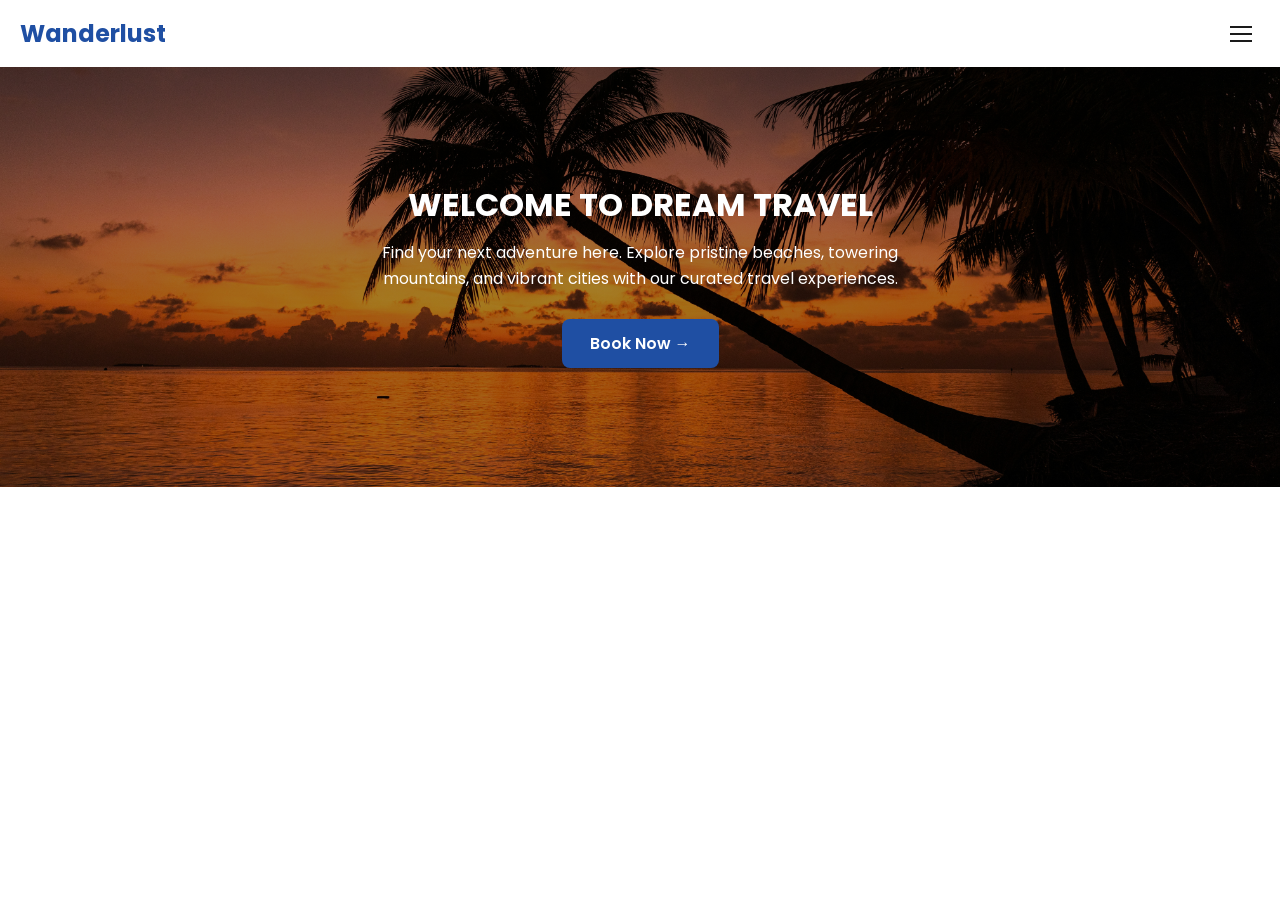
==== wonderlust/index.html @ f3abd230 "feat: add hero section with background image and button" ====
<!DOCTYPE html>
<html lang="en">
<head>
  <meta charset="UTF-8">
  <meta name="viewport" content="width=device-width, initial-scale=1.0">
  <title>Wanderlust</title>
  <link rel="preconnect" href="https://fonts.googleapis.com">
  <link href="https://fonts.googleapis.com/css2?family=Poppins:wght@400;500;600;700&display=swap" rel="stylesheet">
  <link rel="stylesheet" href="css/style.css">
</head>
<body>
  <header class="header">
  <a href="#" class="header__logo">Wanderlust</a>

  <button class="header__menu-btn" aria-label="Open menu" aria-expanded="false">
    <span></span>
    <span></span>
    <span></span>
  </button>
</header>
<main>
  <section class="hero">
    <h1 class="hero__title">Welcome to Dream Travel</h1>
    <p class="hero__text">
      Find your next adventure here. Explore pristine beaches, towering
      mountains, and vibrant cities with our curated travel experiences.
    </p>
    <a href="#destinations" class="btn btn--primary">
      Book Now <span aria-hidden="true">→</span>
    </a>
  </section>
</main>
</body>
</html>
---- wonderlust/css/style.css ----
/* ===== Design tokens (change values here, they update everywhere) ===== */
:root {
  --color-primary: #1f4fa3;   /* blue: logo, headings */
  --color-accent: #e0b84c;    /* gold: buttons, price tags */
  --color-text: #1a1a1a;
  --color-muted: #6b7280;
  --color-bg: #ffffff;

  --font-main: "Poppins", sans-serif;

  --radius-card: 12px;
  --radius-button: 8px;
  --shadow-card: 0 4px 16px rgba(0, 0, 0, 0.1);
}

/* ===== Reset ===== */
* {
  margin: 0;
  padding: 0;
  box-sizing: border-box;
}

body {
  font-family: var(--font-main);
  color: var(--color-text);
  background: var(--color-bg);
}
/* ===== Header ===== */
.header {
  display: flex;
  justify-content: space-between;
  align-items: center;
  padding: 16px 20px;
  background: var(--color-bg);
}

.header__logo {
  font-size: 24px;
  font-weight: 700;
  color: var(--color-primary);
  text-decoration: none;
}

.header__menu-btn {
  display: flex;
  flex-direction: column;
  gap: 5px;
  background: none;
  border: none;
  cursor: pointer;
  padding: 8px;
}

.header__menu-btn span {
  width: 22px;
  height: 2px;
  background: var(--color-text);
}
/* ===== Buttons ===== */
.btn {
  display: inline-block;
  padding: 12px 28px;
  border-radius: var(--radius-button);
  font-weight: 600;
  font-size: 16px;
  text-decoration: none;
  cursor: pointer;
}

.btn--primary {
  background: var(--color-primary);
  color: #ffffff;
}

/* ===== Hero ===== */
.hero {
  min-height: 420px;
  padding: 60px 24px;
  display: flex;
  flex-direction: column;
  align-items: center;
  justify-content: center;
  text-align: center;
  color: #ffffff;
  background:
    linear-gradient(rgba(0, 0, 0, 0.35), rgba(0, 0, 0, 0.35)),
    url("../images/hero.jpg") center / cover no-repeat;
}

.hero__title {
  font-size: 32px;
  font-weight: 700;
  text-transform: uppercase;
  line-height: 1.2;
  margin-bottom: 16px;
}

.hero__text {
  max-width: 560px;
  font-size: 16px;
  line-height: 1.6;
  margin-bottom: 28px;
}
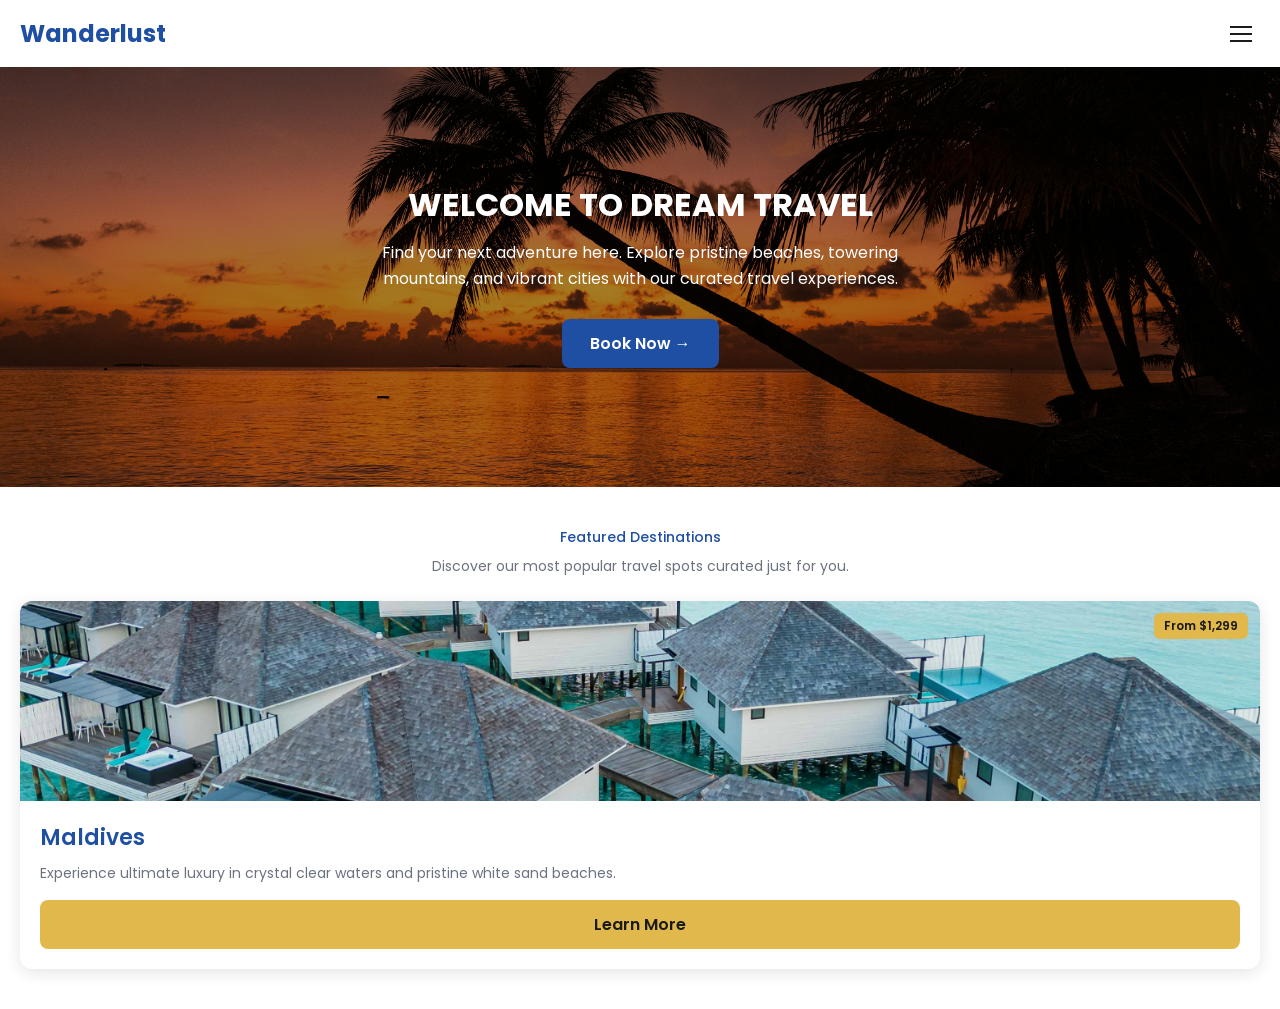
==== commit 1b1967e7: "feat: add destinations section and first card" ====
--- a/wonderlust/index.html
+++ b/wonderlust/index.html
@@ -29,6 +29,33 @@
       Book Now <span aria-hidden="true">→</span>
     </a>
   </section>
+  <section class="destinations" id="destinations">
+  <h2 class="section-title">Featured Destinations</h2>
+  <p class="section-subtitle">
+    Discover our most popular travel spots curated just for you.
+  </p>
+
+  <div class="destinations__list">
+    <article class="card">
+      <div class="card__image-wrap">
+        <img
+          class="card__image"
+          src="images/maldives.jpg"
+          alt="Overwater villas above turquoise water in the Maldives"
+        >
+        <span class="card__price">From $1,299</span>
+      </div>
+      <div class="card__body">
+        <h3 class="card__title">Maldives</h3>
+        <p class="card__text">
+          Experience ultimate luxury in crystal clear waters and pristine
+          white sand beaches.
+        </p>
+        <a href="#" class="btn btn--accent">Learn More</a>
+      </div>
+    </article>
+  </div>
+</section>
 </main>
 </body>
 </html>
--- a/wonderlust/css/style.css
+++ b/wonderlust/css/style.css
@@ -100,4 +100,85 @@
   font-size: 16px;
   line-height: 1.6;
   margin-bottom: 28px;
+}
+/* ===== Section headings ===== */
+.section-title {
+  font-size: 14px;
+  font-weight: 500;
+  color: var(--color-primary);
+  text-align: center;
+}
+
+.section-subtitle {
+  font-size: 14px;
+  color: var(--color-muted);
+  text-align: center;
+  margin: 8px 0 24px;
+}
+
+/* ===== Destinations ===== */
+.destinations {
+  padding: 40px 20px;
+}
+
+.destinations__list {
+  display: flex;
+  flex-direction: column;
+  gap: 24px;
+}
+
+/* ===== Card ===== */
+.card {
+  background: var(--color-bg);
+  border-radius: var(--radius-card);
+  box-shadow: var(--shadow-card);
+  overflow: hidden;
+}
+
+.card__image-wrap {
+  position: relative;
+}
+
+.card__image {
+  display: block;
+  width: 100%;
+  height: 200px;
+  object-fit: cover;
+}
+
+.card__price {
+  position: absolute;
+  top: 12px;
+  right: 12px;
+  background: var(--color-accent);
+  color: var(--color-text);
+  font-size: 12px;
+  font-weight: 600;
+  padding: 4px 10px;
+  border-radius: 6px;
+}
+
+.card__body {
+  padding: 20px;
+}
+
+.card__title {
+  font-size: 22px;
+  font-weight: 600;
+  color: var(--color-primary);
+  margin-bottom: 8px;
+}
+
+.card__text {
+  font-size: 14px;
+  line-height: 1.6;
+  color: var(--color-muted);
+  margin-bottom: 16px;
+}
+
+.btn--accent {
+  display: block;
+  text-align: center;
+  background: var(--color-accent);
+  color: var(--color-text);
 }
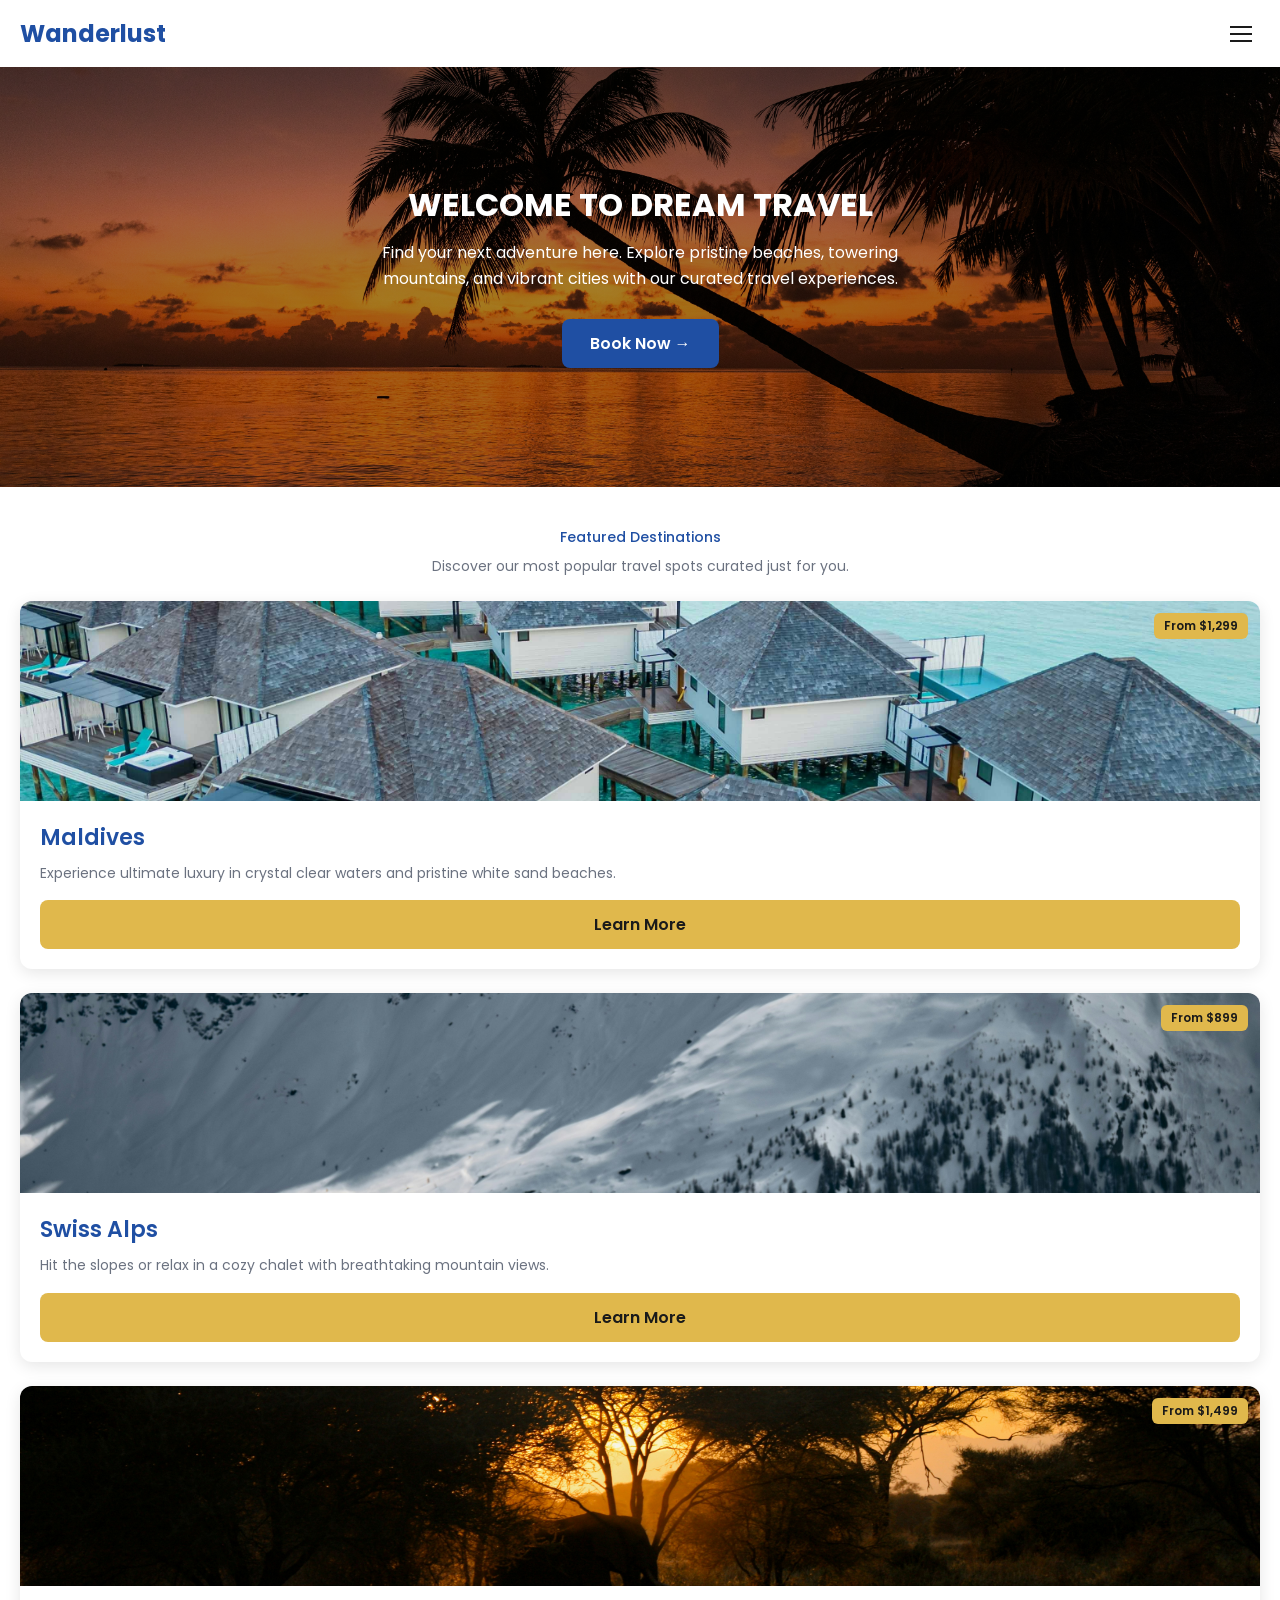
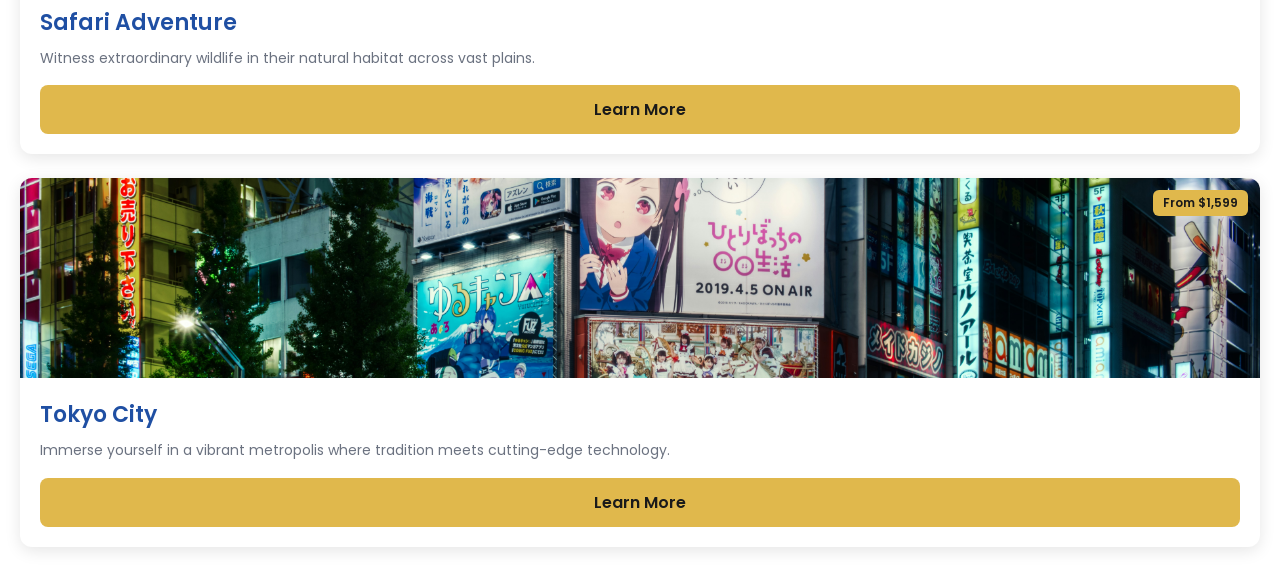
==== commit 082654f0: "feat: add swiss alps, safari and tokyo destination cards" ====
--- a/wonderlust/index.html
+++ b/wonderlust/index.html
@@ -54,6 +54,62 @@
         <a href="#" class="btn btn--accent">Learn More</a>
       </div>
     </article>
+        <article class="card">
+      <div class="card__image-wrap">
+        <img
+          class="card__image"
+          src="images/swiss-alps.jpg"
+          alt="Snow-covered mountain peaks and a wooden chalet in the Swiss Alps"
+        >
+        <span class="card__price">From $899</span>
+      </div>
+      <div class="card__body">
+        <h3 class="card__title">Swiss Alps</h3>
+        <p class="card__text">
+          Hit the slopes or relax in a cozy chalet with breathtaking
+          mountain views.
+        </p>
+        <a href="#" class="btn btn--accent">Learn More</a>
+      </div>
+    </article>
+
+    <article class="card">
+      <div class="card__image-wrap">
+        <img
+          class="card__image"
+          src="images/safari.jpg"
+          alt="Elephants walking across the savanna at sunset"
+        >
+        <span class="card__price">From $1,499</span>
+      </div>
+      <div class="card__body">
+        <h3 class="card__title">Safari Adventure</h3>
+        <p class="card__text">
+          Witness extraordinary wildlife in their natural habitat across
+          vast plains.
+        </p>
+        <a href="#" class="btn btn--accent">Learn More</a>
+      </div>
+    </article>
+
+    <article class="card">
+      <div class="card__image-wrap">
+        <img
+          class="card__image"
+          src="images/tokyo.jpg"
+          alt="A busy Tokyo street lit up with neon signs at night"
+        >
+        <span class="card__price">From $1,599</span>
+      </div>
+      <div class="card__body">
+        <h3 class="card__title">Tokyo City</h3>
+        <p class="card__text">
+          Immerse yourself in a vibrant metropolis where tradition meets
+          cutting-edge technology.
+        </p>
+        <a href="#" class="btn btn--accent">Learn More</a>
+      </div>
+    </article>
   </div>
 </section>
 </main>
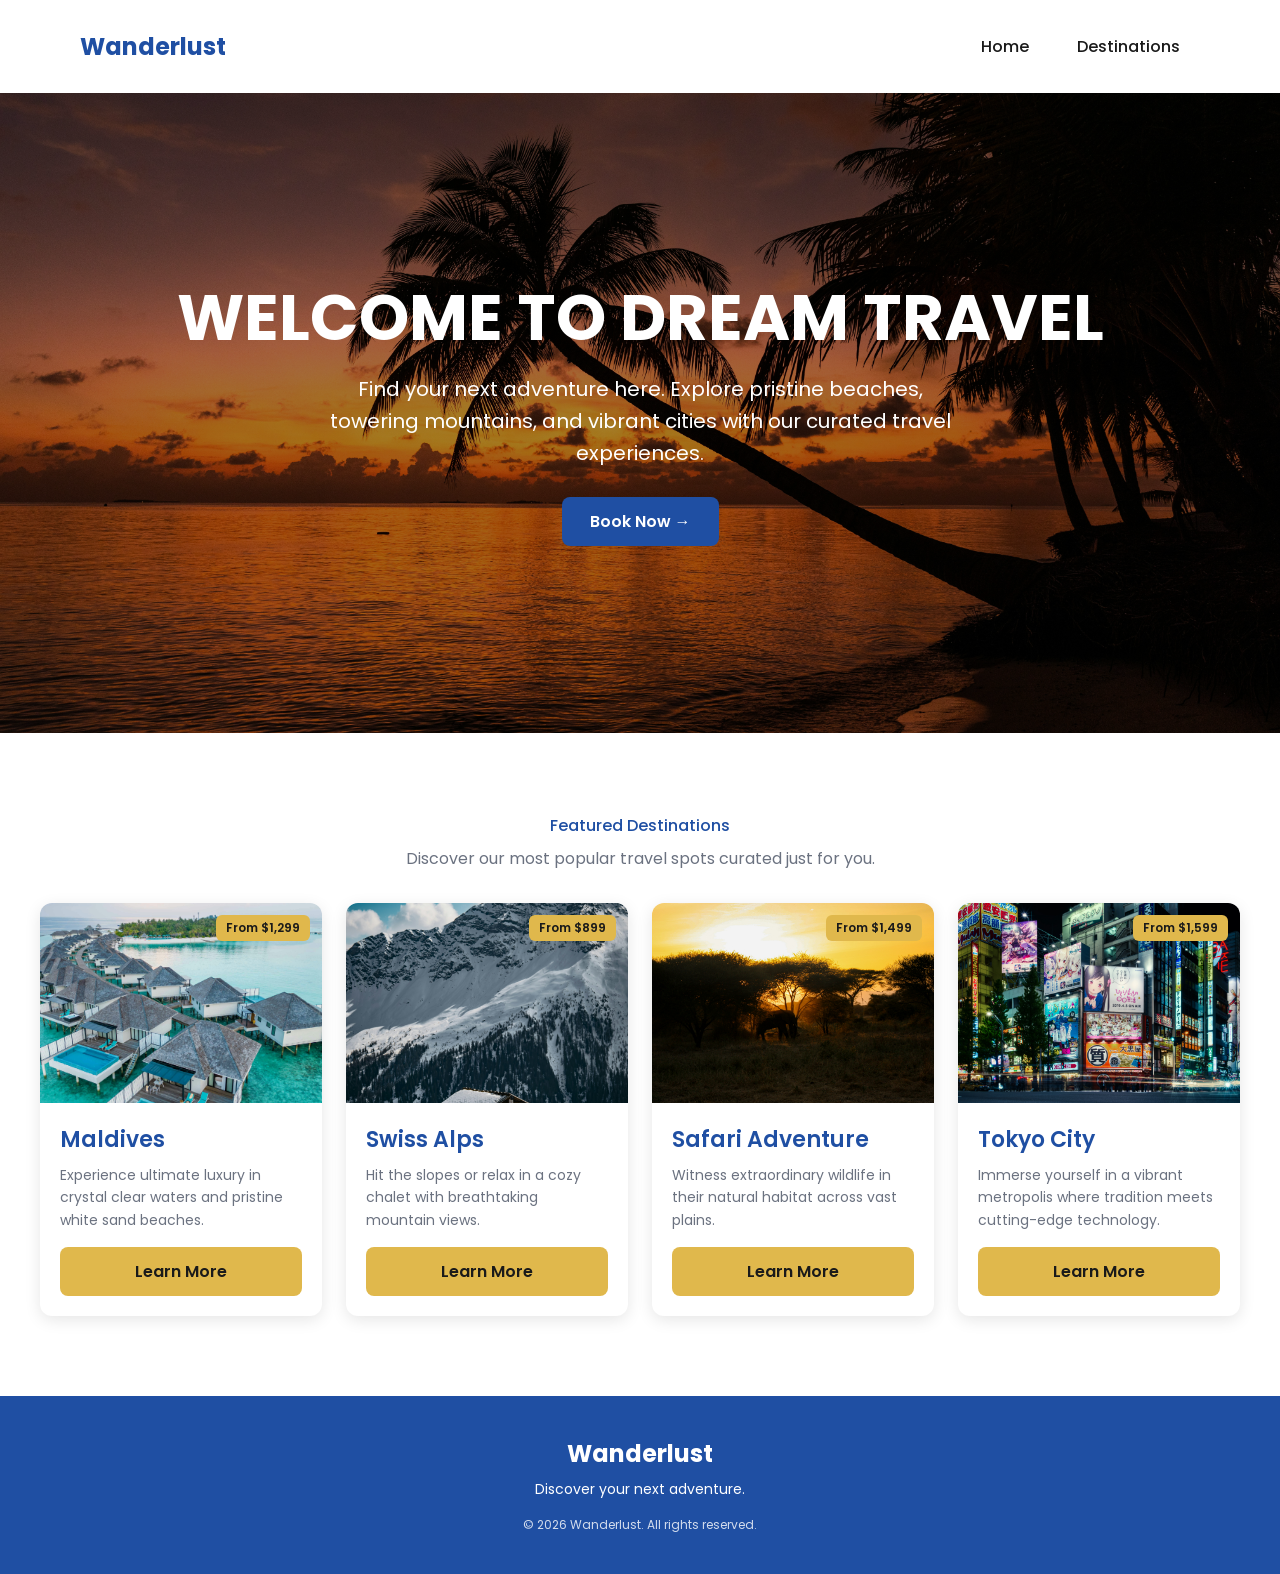
==== commit 638692ef: "docs: add live demo links to README" ====
--- a/wonderlust/index.html
+++ b/wonderlust/index.html
@@ -9,16 +9,24 @@
   <link rel="stylesheet" href="css/style.css">
 </head>
 <body>
+    <a href="#main-content" class="skip-link">Skip to main content</a>
   <header class="header">
   <a href="#" class="header__logo">Wanderlust</a>
 
-  <button class="header__menu-btn" aria-label="Open menu" aria-expanded="false">
+  <nav class="nav" id="main-nav" aria-label="Main navigation">
+    <ul class="nav__list">
+      <li><a href="#" class="nav__link">Home</a></li>
+      <li><a href="#destinations" class="nav__link">Destinations</a></li>
+    </ul>
+  </nav>
+
+  <button class="header__menu-btn" aria-label="Open menu" aria-expanded="false" aria-controls="main-nav">
     <span></span>
     <span></span>
     <span></span>
   </button>
 </header>
-<main>
+<main id="main-content">
   <section class="hero">
     <h1 class="hero__title">Welcome to Dream Travel</h1>
     <p class="hero__text">
@@ -113,5 +121,12 @@
   </div>
 </section>
 </main>
+<footer class="footer">
+  <p class="footer__logo">Wanderlust</p>
+  <p class="footer__text">Discover your next adventure.</p>
+  <p class="footer__copy">&copy; 2026 Wanderlust. All rights reserved.</p>
+</footer>
+<script src="js/main.js"></script>
+</body>
 </body>
 </html>
--- a/wonderlust/css/style.css
+++ b/wonderlust/css/style.css
@@ -27,6 +27,7 @@
 }
 /* ===== Header ===== */
 .header {
+  position: relative;
   display: flex;
   justify-content: space-between;
   align-items: center;
@@ -181,4 +182,192 @@
   text-align: center;
   background: var(--color-accent);
   color: var(--color-text);
+}
+/* ===== Mobile navigation ===== */
+.nav {
+  display: none;
+  position: absolute;
+  top: 100%;
+  left: 0;
+  right: 0;
+  background: var(--color-bg);
+  box-shadow: var(--shadow-card);
+  z-index: 10;
+}
+
+.nav.is-open {
+  display: block;
+}
+
+.nav__list {
+  list-style: none;
+}
+
+.nav__link {
+  display: block;
+  padding: 14px 20px;
+  color: var(--color-text);
+  font-weight: 500;
+  text-decoration: none;
+}
+
+.nav__link:hover,
+.nav__link:focus-visible {
+  color: var(--color-primary);
+}
+/* ===== Footer ===== */
+.footer {
+  background: var(--color-primary);
+  color: #ffffff;
+  text-align: center;
+  padding: 40px 20px;
+}
+
+.footer__logo {
+  font-size: 24px;
+  font-weight: 700;
+  margin-bottom: 8px;
+}
+
+.footer__text {
+  font-size: 14px;
+  margin-bottom: 16px;
+}
+
+.footer__copy {
+  font-size: 12px;
+  opacity: 0.8;
+}
+
+/* ===== Accessibility ===== */
+/* Hidden until a keyboard user tabs to it */
+.skip-link {
+  position: absolute;
+  top: -100px;
+  left: 16px;
+  background: var(--color-text);
+  color: #ffffff;
+  padding: 10px 16px;
+  border-radius: var(--radius-button);
+  z-index: 100;
+}
+
+.skip-link:focus {
+  top: 16px;
+}
+
+/* Clear outline when navigating with the keyboard */
+a:focus-visible,
+button:focus-visible {
+  outline: 3px solid var(--color-accent);
+  outline-offset: 3px;
+}
+
+/* Smooth scrolling for users who haven't asked for less motion */
+@media (prefers-reduced-motion: no-preference) {
+  html {
+    scroll-behavior: smooth;
+  }
+}
+/* ===== Tablet: 768px and up ===== */
+@media (min-width: 768px) {
+  .header {
+    padding: 20px 40px;
+  }
+
+  .hero {
+    min-height: 520px;
+  }
+
+  .hero__title {
+    font-size: 48px;
+  }
+
+  .hero__text {
+    font-size: 18px;
+  }
+
+  .section-title {
+    font-size: 16px;
+  }
+
+  .section-subtitle {
+    font-size: 16px;
+    margin-bottom: 32px;
+  }
+
+  .destinations {
+    padding: 60px 40px;
+  }
+
+  /* Cards go from one column to two */
+  .destinations__list {
+    display: grid;
+    grid-template-columns: repeat(2, 1fr);
+    gap: 24px;
+  }
+
+  /* Keep the Learn More buttons lined up at the bottom of each card */
+  .card {
+    display: flex;
+    flex-direction: column;
+  }
+
+  .card__body {
+    display: flex;
+    flex-direction: column;
+    flex: 1;
+  }
+
+  .card__text {
+    flex: 1;
+  }
+}
+
+/* ===== Desktop: 1024px and up ===== */
+@media (min-width: 1024px) {
+  .header {
+    padding: 20px 80px;
+  }
+
+  /* Hide the hamburger and show the links as a horizontal bar */
+  .header__menu-btn {
+    display: none;
+  }
+
+  .nav {
+    display: block;
+    position: static;
+    background: none;
+    box-shadow: none;
+  }
+
+  .nav__list {
+    display: flex;
+    gap: 8px;
+  }
+
+  .hero {
+    min-height: 640px;
+  }
+
+  .hero__title {
+    font-size: 64px;
+  }
+
+  .hero__text {
+    max-width: 640px;
+    font-size: 20px;
+  }
+
+  /* Keep content from stretching on very wide screens */
+  .destinations {
+    max-width: 1280px;
+    margin: 0 auto;
+    padding: 80px 40px;
+  }
+
+  .destinations__list {
+    grid-template-columns: repeat(4, 1fr);
+  }
 }
